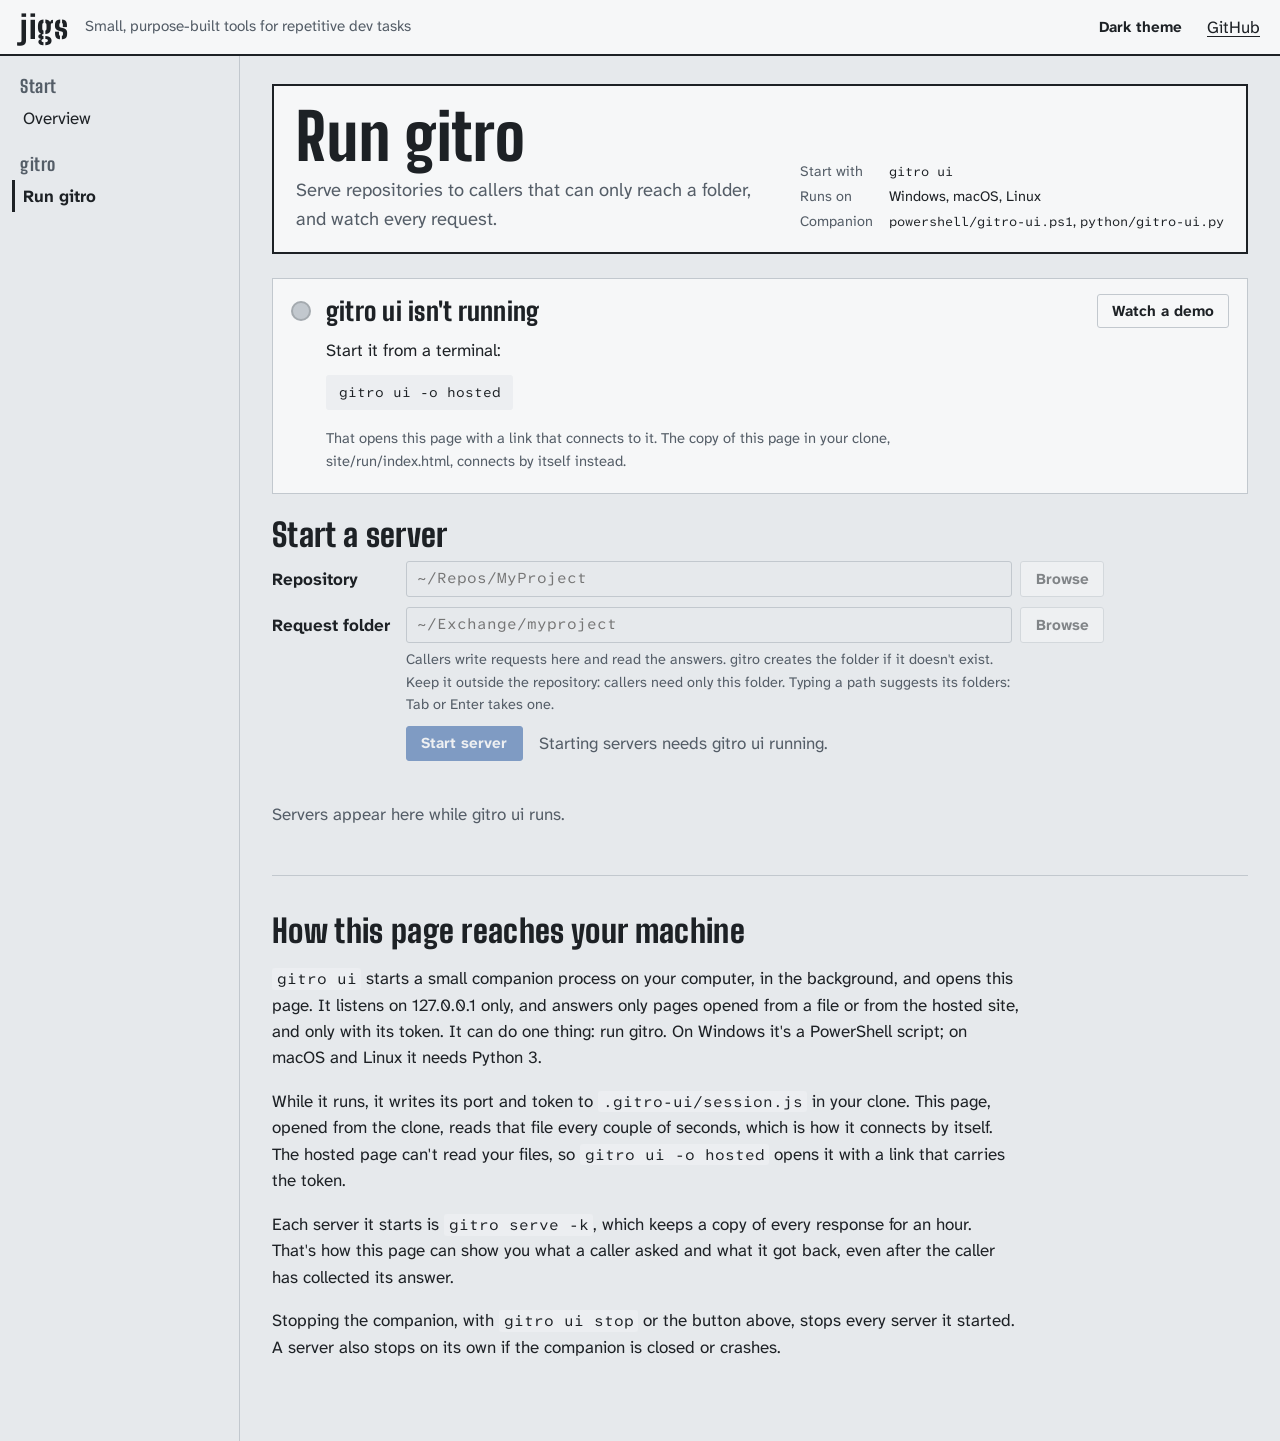
==== site/run/index.html @ d6199a45 "TEMP: jigs site #1 (gitro serve -k, presence files and gitro list, gitro ui companions for Windows, " ====
<!doctype html>
<html lang="en">
<head>
<meta charset="utf-8">
<meta name="viewport" content="width=device-width, initial-scale=1">
<meta name="robots" content="noindex, nofollow">
<title>Run gitro | jigs</title>
<link rel="stylesheet" href="../assets/site.css">
<link rel="stylesheet" href="run.css">
<script src="../assets/site.js"></script>
</head>
<body data-page="run">
<main class="page">
    <section class="plate" aria-labelledby="title">
        <div>
            <h1 id="title">Run gitro</h1>
            <p class="job">Serve repositories to callers that can only reach a folder, and watch every request.</p>
        </div>
        <dl>
            <dt>Start with</dt><dd><code>gitro ui</code></dd>
            <dt>Runs on</dt><dd>Windows, macOS, Linux</dd>
            <dt>Companion</dt><dd><code>powershell/gitro-ui.ps1</code>, <code>python/gitro-ui.py</code></dd>
        </dl>
    </section>

    <section id="connection" class="connection" aria-live="polite"></section>

    <section id="start" class="start" aria-labelledby="start-title">
        <h2 id="start-title">Start a server</h2>
        <form id="start-form" class="start-form" autocomplete="off">
            <label for="repo">Repository</label>
            <div class="path-field">
                <span class="path-input"><input type="text" id="repo" spellcheck="false"></span>
                <button type="button" class="browse" data-for="repo" hidden>Browse</button>
            </div>
            <label for="dir">Request folder</label>
            <div class="path-field">
                <span class="path-input"><input type="text" id="dir" spellcheck="false"></span>
                <button type="button" class="browse" data-for="dir" hidden>Browse</button>
            </div>
            <p class="hint">Callers write requests here and read the answers. gitro creates the folder if it doesn't exist.
                Keep it outside the repository: callers need only this folder. <span id="path-forms"></span>
                Typing a path suggests its folders: Tab or Enter takes one.</p>
            <div class="start-actions">
                <button type="submit" class="primary" id="start-button">Start server</button>
                <p id="start-note" class="start-note"></p>
                <p id="start-error" class="form-error" role="alert"></p>
            </div>
        </form>
        <div id="recent" class="recent"></div>
    </section>

    <section id="servers" class="servers" aria-label="Servers"></section>

    <section class="explainer" aria-labelledby="how-title">
        <h2 id="how-title">How this page reaches your machine</h2>
        <p><code>gitro ui</code> starts a small companion process on your computer, in the background, and opens this page.
            It listens on 127.0.0.1 only, and answers only pages opened from a file or from the hosted site,
            and only with its token. It can do one thing: run gitro.
            On Windows it's a PowerShell script; on macOS and Linux it needs Python 3.</p>
        <p>While it runs, it writes its port and token to <code>.gitro-ui/session.js</code> in your clone.
            This page, opened from the clone, reads that file every couple of seconds, which is how it connects by itself.
            The hosted page can't read your files, so <code>gitro ui -o hosted</code> opens it with a link that carries the token.</p>
        <p>Each server it starts is <code>gitro serve -k</code>, which keeps a copy of every response for an hour.
            That's how this page can show you what a caller asked and what it got back, even after the caller has
            collected its answer.</p>
        <p>Stopping the companion, with <code>gitro ui stop</code> or the button above, stops every server it started.
            A server also stops on its own if the companion is closed or crashes.</p>
    </section>
</main>
<script src="../data/gitro-demo.js"></script>
<script src="run.js"></script>
</body>
</html>
---- site/assets/site.css ----
/* jigs site: shared styles. Colors follow shop-floor safety signals: green running, yellow attention,
   red stopped or failed, blue actions. Each font family loads on its own, so one failing leaves the others. */

@import url('https://fonts.googleapis.com/css2?family=Big+Shoulders:wght@600..800&display=swap');
@import url('https://fonts.googleapis.com/css2?family=Big+Shoulders+Stencil:wght@800&display=swap');
@import url('https://fonts.googleapis.com/css2?family=Atkinson+Hyperlegible+Next:ital,wght@0,400;0,700;1,400&display=swap');
@import url('https://fonts.googleapis.com/css2?family=Atkinson+Hyperlegible+Mono:wght@400;700&display=swap');

/* THEME ================================================================================================================ */

:root {
    --steel: #e6e9ec;
    --plate: #f6f7f8;
    --ink: #1d2125;
    --ink-soft: #545d67;
    --rule: #c2c8ce;
    --rule-strong: #1d2125;
    --blue: #1b4f9c;
    --blue-soft: #dbe5f4;
    --green: #1e7a4c;
    --green-soft: #d9eee2;
    --yellow: #f2b600;
    --yellow-soft: #fbefc7;
    --red: #b3261e;
    --red-soft: #f6dcda;
    --code-bg: #eceef1;

    --font-display: 'Big Shoulders', 'Arial Narrow', 'Roboto Condensed', sans-serif-condensed, sans-serif;
    --font-stencil: 'Big Shoulders Stencil', var(--font-display);
    --font-text: 'Atkinson Hyperlegible Next', 'Segoe UI', system-ui, sans-serif;
    --font-mono: 'Atkinson Hyperlegible Mono', ui-monospace, Consolas, 'Cascadia Mono', Menlo, monospace;

    --measure: 68ch;
    --rail: 15rem;
    color-scheme: light;
}

:root[data-theme='dark'] {
    --steel: #171b1f;
    --plate: #1f252a;
    --ink: #e2e6ea;
    --ink-soft: #9aa4ae;
    --rule: #343c44;
    --rule-strong: #c9d0d6;
    --blue: #86adf0;
    --blue-soft: #1f2d45;
    --green: #5cc28f;
    --green-soft: #1a3226;
    --yellow: #f7c843;
    --yellow-soft: #3a3115;
    --red: #f07167;
    --red-soft: #3e2120;
    --code-bg: #262d33;
    color-scheme: dark;
}

/* BASE ================================================================================================================= */

*, *::before, *::after { box-sizing: border-box; }

html { -webkit-text-size-adjust: 100%; }

body {
    margin: 0;
    background: var(--steel);
    color: var(--ink);
    font: 17px/1.55 var(--font-text);
}

a { color: var(--blue); text-underline-offset: 0.18em; }
a:hover { text-decoration-thickness: 2px; }

:focus-visible { outline: 2px solid var(--blue); outline-offset: 2px; }

code, kbd, pre, samp { font-family: var(--font-mono); font-size: 0.9em; }

:not(pre) > code {
    background: var(--code-bg);
    border-radius: 3px;
    padding: 0.05em 0.3em;
    overflow-wrap: anywhere;
}

pre {
    background: var(--code-bg);
    border-radius: 3px;
    padding: 0.8rem 1rem;
    overflow-x: auto;
    line-height: 1.45;
}

h1, h2 { font-family: var(--font-display); font-weight: 800; line-height: 1.05; letter-spacing: 0.01em; }
h2 { font-size: 2rem; margin: 2.4rem 0 0.6rem; }
h3 { font-size: 1.1rem; margin: 1.6rem 0 0.4rem; }

p, ul, ol { max-width: var(--measure); }

[hidden] { display: none !important; }

@media (prefers-reduced-motion: reduce) {
    *, *::before, *::after { transition: none !important; animation: none !important; }
}

/* SHELL ================================================================================================================ */

.site-header {
    display: flex;
    align-items: center;
    gap: 1rem;
    padding: 0.6rem 1.25rem;
    border-bottom: 2px solid var(--rule-strong);
    background: var(--plate);
}

.wordmark {
    font: 800 2rem/1 var(--font-stencil);
    color: var(--ink);
    text-decoration: none;
    letter-spacing: 0.02em;
}

.site-header .tagline { color: var(--ink-soft); font-size: 0.95rem; margin: 0; }
.site-header .spacer { flex: 1; }
.site-header a.plain { color: var(--ink); }

.layout {
    display: grid;
    grid-template-columns: var(--rail) minmax(0, 1fr);
    min-height: calc(100vh - 3.4rem);
}

.rail {
    border-right: 1px solid var(--rule);
    padding: 1.25rem 1rem 2rem 1.25rem;
}

.rail h2 {
    font: 700 1.1rem/1.2 var(--font-display);
    color: var(--ink-soft);
    margin: 1.2rem 0 0.3rem;
    letter-spacing: 0.03em;
}
.rail h2:first-child { margin-top: 0; }
.rail ul { list-style: none; margin: 0; padding: 0; }
.rail a {
    display: block;
    padding: 0.2rem 0.5rem;
    margin-left: -0.5rem;
    border-left: 3px solid transparent;
    color: var(--ink);
    text-decoration: none;
}
.rail a:hover { border-left-color: var(--rule); }
.rail a[aria-current='page'] { border-left-color: var(--ink); font-weight: 700; }

.page {
    padding: 1.75rem 2rem 4rem;
    max-width: 72rem;
}

@media (max-width: 860px) {
    .layout { grid-template-columns: minmax(0, 1fr); }
    .rail { border-right: 0; border-bottom: 1px solid var(--rule); padding: 0.75rem 1.25rem; }
    .rail nav { display: flex; flex-wrap: wrap; gap: 0.25rem 1.5rem; }
    .rail h2 { margin: 0; }
    .page { padding: 1.25rem 1.25rem 3rem; }
    .site-header .tagline { display: none; }
}

/* ID PLATE ============================================================================================================= */

/* The equipment plate at the top of each tool page: the name, its job, and where it runs. */
.plate {
    display: grid;
    grid-template-columns: minmax(0, 1fr) auto;
    gap: 1rem 2.5rem;
    align-items: end;
    border: 2px solid var(--rule-strong);
    background: var(--plate);
    padding: 1.1rem 1.4rem 1.2rem;
    margin-bottom: 1.5rem;
}

.plate h1 { font-size: clamp(2.6rem, 6vw, 4rem); margin: 0; }
.plate .job { margin: 0.35rem 0 0; font-size: 1.15rem; color: var(--ink-soft); }

.plate dl {
    display: grid;
    grid-template-columns: auto auto;
    gap: 0.15rem 1rem;
    margin: 0;
    font-size: 0.9rem;
}
.plate dt { color: var(--ink-soft); }
.plate dd { margin: 0; }
.plate dd code { background: none; padding: 0; }

@media (max-width: 640px) {
    .plate { grid-template-columns: minmax(0, 1fr); }
}

/* CONTROLS ============================================================================================================= */

button, .button {
    font: 700 0.95rem/1.2 var(--font-text);
    color: var(--ink);
    background: var(--plate);
    border: 1px solid var(--rule);
    border-radius: 3px;
    padding: 0.45rem 0.9rem;
    cursor: pointer;
    text-decoration: none;
    display: inline-block;
}
button:hover:not(:disabled), .button:hover { border-color: var(--ink-soft); }
button:disabled { opacity: 0.5; cursor: default; }
button.primary { background: var(--blue); border-color: var(--blue); color: var(--plate); }
button.stop { color: var(--red); }
button.quiet { border-color: transparent; background: none; padding-inline: 0.5rem; }
button.quiet:hover:not(:disabled) { border-color: var(--rule); }

input[type='text'] {
    font: 0.95rem/1.3 var(--font-mono);
    color: var(--ink);
    background: var(--steel);
    border: 1px solid var(--rule);
    border-radius: 3px;
    padding: 0.45rem 0.6rem;
    width: 100%;
    min-width: 0;
}
input[type='text']:focus-visible { outline-offset: 0; }

.notice {
    border-left: 4px solid var(--yellow);
    background: var(--yellow-soft);
    padding: 0.7rem 1rem;
    max-width: var(--measure);
}
.notice.error { border-left-color: var(--red); background: var(--red-soft); }
.notice p { margin: 0.2rem 0; }

/* State badges: the shop signal colors, with the state in words so color isn't the only cue. */
.state {
    display: inline-flex;
    align-items: center;
    gap: 0.4rem;
    font-size: 0.85rem;
    font-weight: 700;
    white-space: nowrap;
}
.state::before { content: ''; width: 0.6rem; height: 0.6rem; border-radius: 50%; background: var(--ink-soft); }
.state.running::before { background: var(--green); }
.state.exited::before { background: var(--red); }
.state.attention::before { background: var(--yellow); }
---- site/run/run.css ----
/* Run page: connection status, the start form, and one panel per server with its requests. */

/* STATUS WINDOW ======================================================================================================== */

/* Always on the page, like a gauge on a panel: the lamp and title change in place as gitro ui comes and goes. */
.connection { margin-bottom: 1.5rem; }

.status-window {
    display: grid;
    grid-template-columns: auto minmax(0, 1fr) auto;
    align-items: center;
    gap: 0.35rem 0.9rem;
    background: var(--plate);
    border: 1px solid var(--rule);
    padding: 0.9rem 1.1rem 1rem;
}
.status-window h2 { font: 800 1.6rem/1.1 var(--font-display); margin: 0; }
.status-actions { display: flex; flex-wrap: wrap; gap: 0.5rem; justify-content: flex-end; }
.status-body { grid-column: 2 / -1; }
.status-body p { margin: 0.2rem 0; max-width: var(--measure); }
.status-body pre { margin: 0.5rem 0; display: inline-block; padding: 0.4rem 0.8rem; }
.status-body .aside { color: var(--ink-soft); font-size: 0.92rem; }
.status-body .found { margin-top: 0.6rem; display: flex; flex-wrap: wrap; align-items: center; gap: 0.6rem; }

/* An unlit lamp is a dark lens; a lit one glows in its signal color. */
.lamp {
    width: 1.3rem;
    height: 1.3rem;
    border-radius: 50%;
    background: var(--rule);
    box-shadow: inset 0 0 0 2px color-mix(in srgb, var(--ink) 18%, transparent);
}
.status-window[data-lamp='green'] .lamp { background: var(--green); box-shadow: 0 0 0 4px var(--green-soft); }
.status-window[data-lamp='yellow'] .lamp { background: var(--yellow); box-shadow: 0 0 0 4px var(--yellow-soft); }
.status-window[data-lamp='red'] .lamp { background: var(--red); box-shadow: 0 0 0 4px var(--red-soft); }
.status-window[data-lamp='blue'] .lamp { background: var(--blue); box-shadow: 0 0 0 4px var(--blue-soft); }
.status-window[data-lamp='green'] { border-left: 6px solid var(--green); }
.status-window[data-lamp='yellow'] { border-left: 6px solid var(--yellow); }
.status-window[data-lamp='red'] { border-left: 6px solid var(--red); }
.status-window[data-lamp='blue'] { border-left: 6px solid var(--blue); }

/* A yellow lamp means waiting, so it pulses while it waits. */
@media (prefers-reduced-motion: no-preference) {
    .status-window[data-lamp='yellow'] .lamp { animation: lamp-wait 1.4s ease-in-out infinite; }
}
@keyframes lamp-wait { 50% { opacity: 0.45; } }

.status-facts {
    display: grid;
    grid-template-columns: max-content minmax(0, 1fr);
    gap: 0.1rem 1rem;
    margin: 0.2rem 0 0;
    font-size: 0.92rem;
}
.status-facts dt { color: var(--ink-soft); }
.status-facts dd { margin: 0; overflow-wrap: anywhere; }

@media (max-width: 640px) {
    .status-window { grid-template-columns: auto minmax(0, 1fr); }
    .status-actions { grid-column: 1 / -1; grid-row: 3; justify-content: flex-start; }
    .status-body { grid-column: 1 / -1; }
}

/* START FORM =========================================================================================================== */

.start h2, .servers > h2 { margin-top: 0; }

.start-form {
    display: grid;
    grid-template-columns: max-content minmax(0, 1fr);
    gap: 0.6rem 1rem;
    align-items: center;
    max-width: 52rem;
}
.start-form label { font-weight: 700; }
.start-form .hint, .start-form .start-actions { grid-column: 2; }
.start-form .hint { margin: -0.2rem 0 0; color: var(--ink-soft); font-size: 0.9rem; }

.path-field { display: flex; gap: 0.5rem; }
.path-input { position: relative; flex: 1; min-width: 0; }

/* Folder suggestions, under the path being typed. */
.suggestions {
    position: absolute;
    z-index: 5;
    top: calc(100% + 2px);
    left: 0;
    right: 0;
    max-height: 18rem;
    overflow-y: auto;
    margin: 0;
    padding: 0.2rem 0;
    list-style: none;
    max-width: none;
    background: var(--plate);
    border: 1px solid var(--rule-strong);
    border-radius: 3px;
    font: 0.9rem/1.3 var(--font-mono);
}
.suggestions li { display: flex; align-items: baseline; gap: 0.75rem; padding: 0.3rem 0.6rem; cursor: pointer; }
.suggestions li[aria-selected='true'], .suggestions li[role='option']:hover { background: var(--blue-soft); }
.suggestions .name { flex: 1; min-width: 0; overflow-wrap: anywhere; }
.suggestions .tag { font: 700 0.75rem/1 var(--font-text); color: var(--green); }
.suggestions li.more { cursor: default; color: var(--ink-soft); font: 0.82rem/1.3 var(--font-text); }

.start-actions { display: flex; align-items: center; gap: 1rem; flex-wrap: wrap; }
.form-error { color: var(--red); margin: 0; font-weight: 700; }
.start-note { color: var(--ink-soft); margin: 0; }

@media (max-width: 640px) {
    .start-form { grid-template-columns: minmax(0, 1fr); }
    .start-form .hint, .start-form .start-actions { grid-column: 1; }
}

.recent { margin-top: 1.25rem; max-width: 52rem; }
.recent h3 { margin: 0 0 0.4rem; }
.recent ul { list-style: none; padding: 0; margin: 0; max-width: none; }
.recent li {
    display: flex;
    align-items: center;
    gap: 0.75rem;
    padding: 0.35rem 0;
    border-top: 1px solid var(--rule);
}
.recent .paths { flex: 1; min-width: 0; font-family: var(--font-mono); font-size: 0.85rem; overflow-wrap: anywhere; }
.recent .paths span { color: var(--ink-soft); }

/* SERVERS ============================================================================================================== */

.servers { margin-top: 2.5rem; display: grid; gap: 1.5rem; }
.servers .empty { color: var(--ink-soft); margin: 0; }

/* The left edge carries the server's state color. */
.server {
    background: var(--plate);
    border: 1px solid var(--rule);
    border-left: 6px solid var(--ink-soft);
    padding: 1rem 1.25rem 1.25rem;
}
.server.running { border-left-color: var(--green); }
.server.exited { border-left-color: var(--red); }

.server-head { display: flex; flex-wrap: wrap; align-items: baseline; gap: 0.5rem 1rem; }
.server-head h3 { font: 800 1.8rem/1 var(--font-display); margin: 0; }
.server-head .title-folder { margin-left: 0.6rem; font: 0.9rem/1 var(--font-mono); color: var(--ink-soft); }
.server-head .actions { margin-left: auto; display: flex; gap: 0.4rem; }

.server-paths {
    display: grid;
    grid-template-columns: max-content minmax(0, 1fr);
    gap: 0.1rem 1rem;
    margin: 0.6rem 0 1rem;
    font-size: 0.9rem;
}
.server-paths dt { color: var(--ink-soft); }
.server-paths dd { margin: 0; overflow-wrap: anywhere; }

.exit-reason { color: var(--red); font: 0.88rem/1.4 var(--font-mono); margin: -0.4rem 0 0.9rem; overflow-wrap: anywhere; }

.send { display: flex; gap: 0.5rem; max-width: 46rem; }
.send-error { color: var(--red); margin: 0.4rem 0 0; font-size: 0.9rem; min-height: 1.2em; }

.quick { display: flex; flex-wrap: wrap; align-items: center; gap: 0.4rem; margin: 0.2rem 0 1rem; font-size: 0.9rem; }
.quick button { font: 0.82rem/1.2 var(--font-mono); padding: 0.25rem 0.5rem; }

/* REQUESTS ============================================================================================================= */

.requests { width: 100%; border-collapse: collapse; font-size: 0.92rem; }
.requests th { text-align: left; font-weight: 700; color: var(--ink-soft); padding: 0.3rem 0.5rem; border-bottom: 1px solid var(--rule); }
.requests td { padding: 0.35rem 0.5rem; border-bottom: 1px solid var(--rule); vertical-align: top; }
.requests td.time { white-space: nowrap; font-variant-numeric: tabular-nums; color: var(--ink-soft); }
.requests td.exit { font-variant-numeric: tabular-nums; }
.requests td.exit.failed { color: var(--red); font-weight: 700; }
.requests td.from { white-space: nowrap; color: var(--ink-soft); }

.requests button.request {
    font: 0.9rem/1.35 var(--font-mono);
    background: none;
    border: 0;
    padding: 0;
    color: var(--blue);
    text-align: left;
    overflow-wrap: anywhere;
}
.requests button.request:hover { text-decoration: underline; }
.requests tr.new td { background: var(--yellow-soft); transition: background 1.2s ease-out; }

.requests td.answer { padding: 0 0.5rem 0.75rem; }
.answer pre { margin: 0.25rem 0 0; max-height: 28rem; font-size: 0.82rem; }
.answer .line-head { color: var(--ink-soft); }
.answer .line-add { color: var(--green); }
.answer .line-del { color: var(--red); }
.answer .line-hunk { color: var(--blue); }

.no-requests { color: var(--ink-soft); margin: 0.5rem 0 0; }

.server-output { margin-top: 1rem; }
.server-output summary { cursor: pointer; color: var(--ink-soft); }
.server-output pre { font-size: 0.82rem; max-height: 16rem; }

@media (max-width: 640px) {
    .requests td.from, .requests th.from { display: none; }
}

/* EXPLAINER ============================================================================================================ */

.explainer { margin-top: 3rem; border-top: 1px solid var(--rule); }
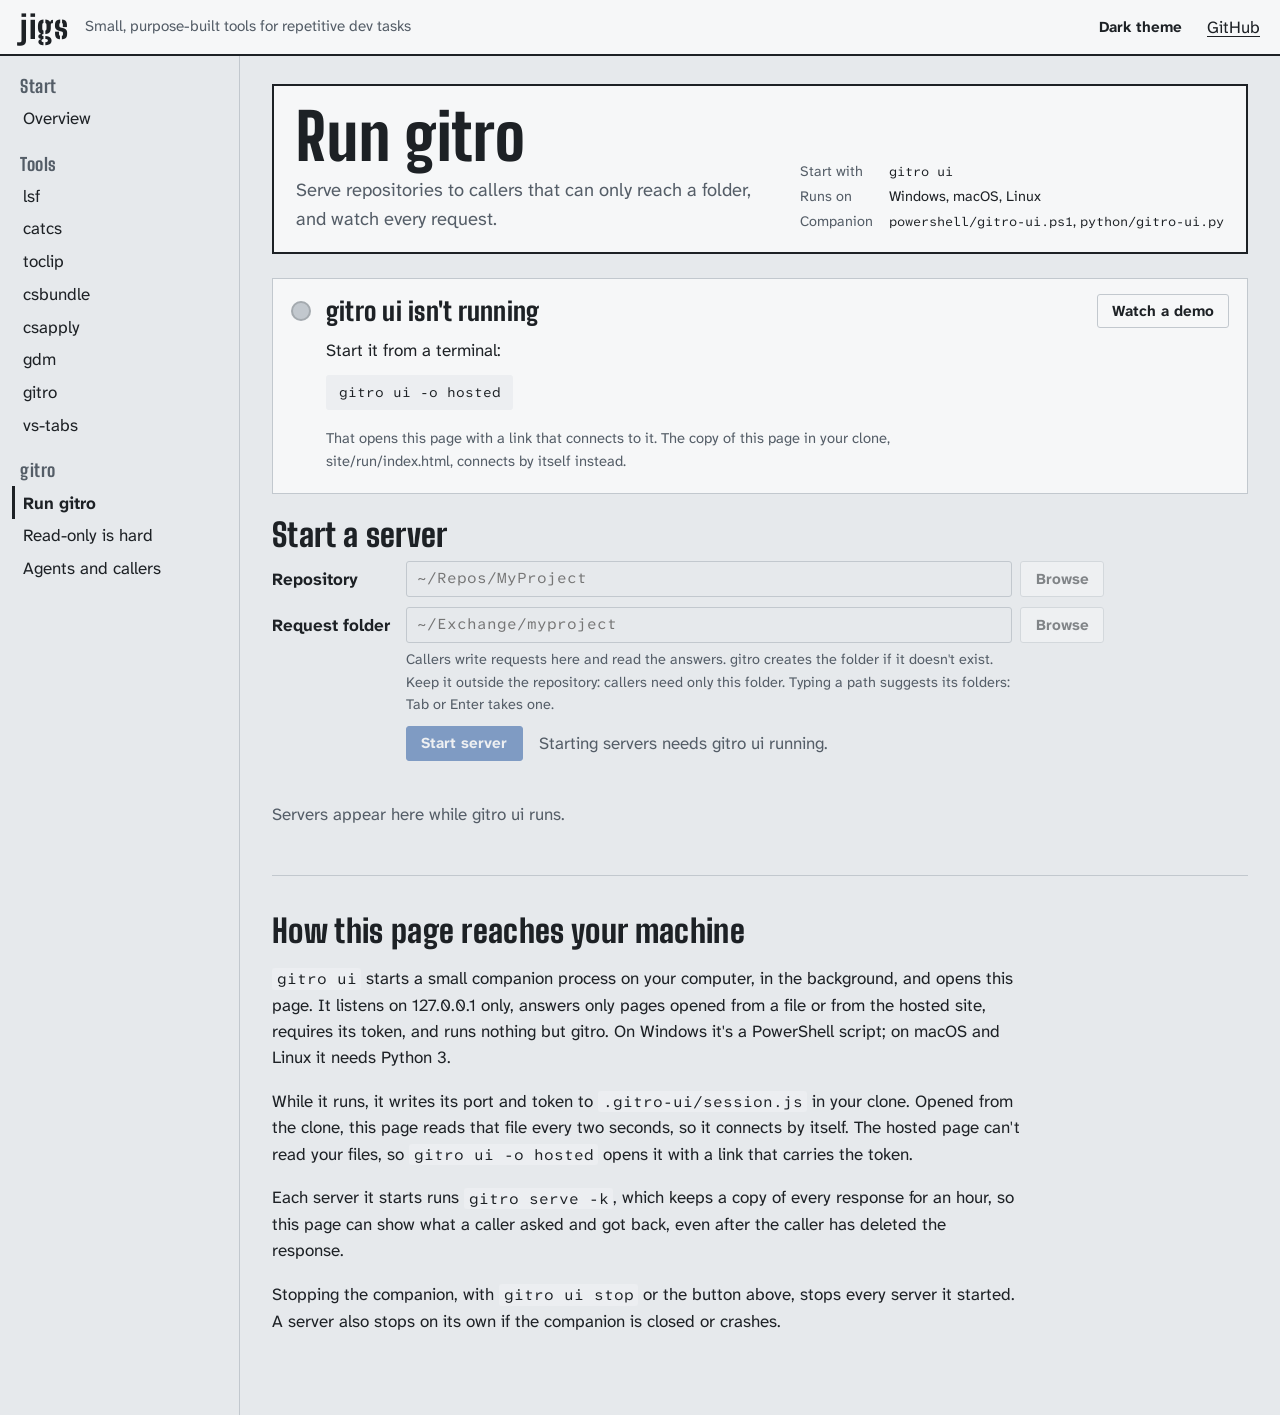
==== commit 95625644: "Add the jigs site with a guide per tool, gitro's Run page and browser companion for Windows, macOS a" ====
--- a/site/run/index.html
+++ b/site/run/index.html
@@ -7,6 +7,7 @@
 <title>Run gitro | jigs</title>
 <link rel="stylesheet" href="../assets/site.css">
 <link rel="stylesheet" href="run.css">
+<script src="../data/docs.js"></script>
 <script src="../assets/site.js"></script>
 </head>
 <body data-page="run">
@@ -55,15 +56,13 @@
     <section class="explainer" aria-labelledby="how-title">
         <h2 id="how-title">How this page reaches your machine</h2>
         <p><code>gitro ui</code> starts a small companion process on your computer, in the background, and opens this page.
-            It listens on 127.0.0.1 only, and answers only pages opened from a file or from the hosted site,
-            and only with its token. It can do one thing: run gitro.
-            On Windows it's a PowerShell script; on macOS and Linux it needs Python 3.</p>
+            It listens on 127.0.0.1 only, answers only pages opened from a file or from the hosted site, requires its token,
+            and runs nothing but gitro. On Windows it's a PowerShell script; on macOS and Linux it needs Python 3.</p>
         <p>While it runs, it writes its port and token to <code>.gitro-ui/session.js</code> in your clone.
-            This page, opened from the clone, reads that file every couple of seconds, which is how it connects by itself.
+            Opened from the clone, this page reads that file every two seconds, so it connects by itself.
             The hosted page can't read your files, so <code>gitro ui -o hosted</code> opens it with a link that carries the token.</p>
-        <p>Each server it starts is <code>gitro serve -k</code>, which keeps a copy of every response for an hour.
-            That's how this page can show you what a caller asked and what it got back, even after the caller has
-            collected its answer.</p>
+        <p>Each server it starts runs <code>gitro serve -k</code>, which keeps a copy of every response for an hour,
+            so this page can show what a caller asked and got back, even after the caller has deleted the response.</p>
         <p>Stopping the companion, with <code>gitro ui stop</code> or the button above, stops every server it started.
             A server also stops on its own if the companion is closed or crashes.</p>
     </section>
--- a/site/assets/site.css
+++ b/site/assets/site.css
@@ -97,6 +97,25 @@
 
 [hidden] { display: none !important; }
 
+/* A Copy button on the top right of a code block or quote, out of the way until it's wanted. */
+.copyable { position: relative; max-width: 100%; }
+.copyable > pre { padding-right: 4.5rem; }
+.copyable > .copy {
+    position: absolute;
+    top: 0.35rem;
+    right: 0.35rem;
+    font-size: 0.8rem;
+    padding: 0.2rem 0.55rem;
+    background: var(--plate);
+    border-color: var(--rule);
+}
+.copy-buffer { position: fixed; top: -100vh; opacity: 0; }
+
+/* On a narrow screen, code scrolls sideways under the button, so the button gets a strip of its own above the code. */
+@media (max-width: 640px) {
+    .copyable > pre { padding-top: 2.4rem; padding-right: 1rem; }
+}
+
 @media (prefers-reduced-motion: reduce) {
     *, *::before, *::after { transition: none !important; animation: none !important; }
 }
@@ -161,8 +180,13 @@
 @media (max-width: 860px) {
     .layout { grid-template-columns: minmax(0, 1fr); }
     .rail { border-right: 0; border-bottom: 1px solid var(--rule); padding: 0.75rem 1.25rem; }
-    .rail nav { display: flex; flex-wrap: wrap; gap: 0.25rem 1.5rem; }
-    .rail h2 { margin: 0; }
+    /* Each group becomes a row: its name, then its links wrapping beside it. */
+    .rail nav { display: grid; grid-template-columns: max-content minmax(0, 1fr); gap: 0.35rem 1rem; align-items: baseline; }
+    .rail h2 { margin: 0; font-size: 1rem; }
+    .rail ul { display: flex; flex-wrap: wrap; gap: 0.1rem 1rem; }
+    .rail a { margin-left: 0; padding: 0.1rem 0; border-left: 0; border-bottom: 2px solid transparent; }
+    .rail a:hover { border-bottom-color: var(--rule); }
+    .rail a[aria-current='page'] { border-bottom-color: var(--ink); }
     .page { padding: 1.25rem 1.25rem 3rem; }
     .site-header .tagline { display: none; }
 }
@@ -214,7 +238,7 @@
 }
 button:hover:not(:disabled), .button:hover { border-color: var(--ink-soft); }
 button:disabled { opacity: 0.5; cursor: default; }
-button.primary { background: var(--blue); border-color: var(--blue); color: var(--plate); }
+button.primary, .button.primary { background: var(--blue); border-color: var(--blue); color: var(--plate); }
 button.stop { color: var(--red); }
 button.quiet { border-color: transparent; background: none; padding-inline: 0.5rem; }
 button.quiet:hover:not(:disabled) { border-color: var(--rule); }
